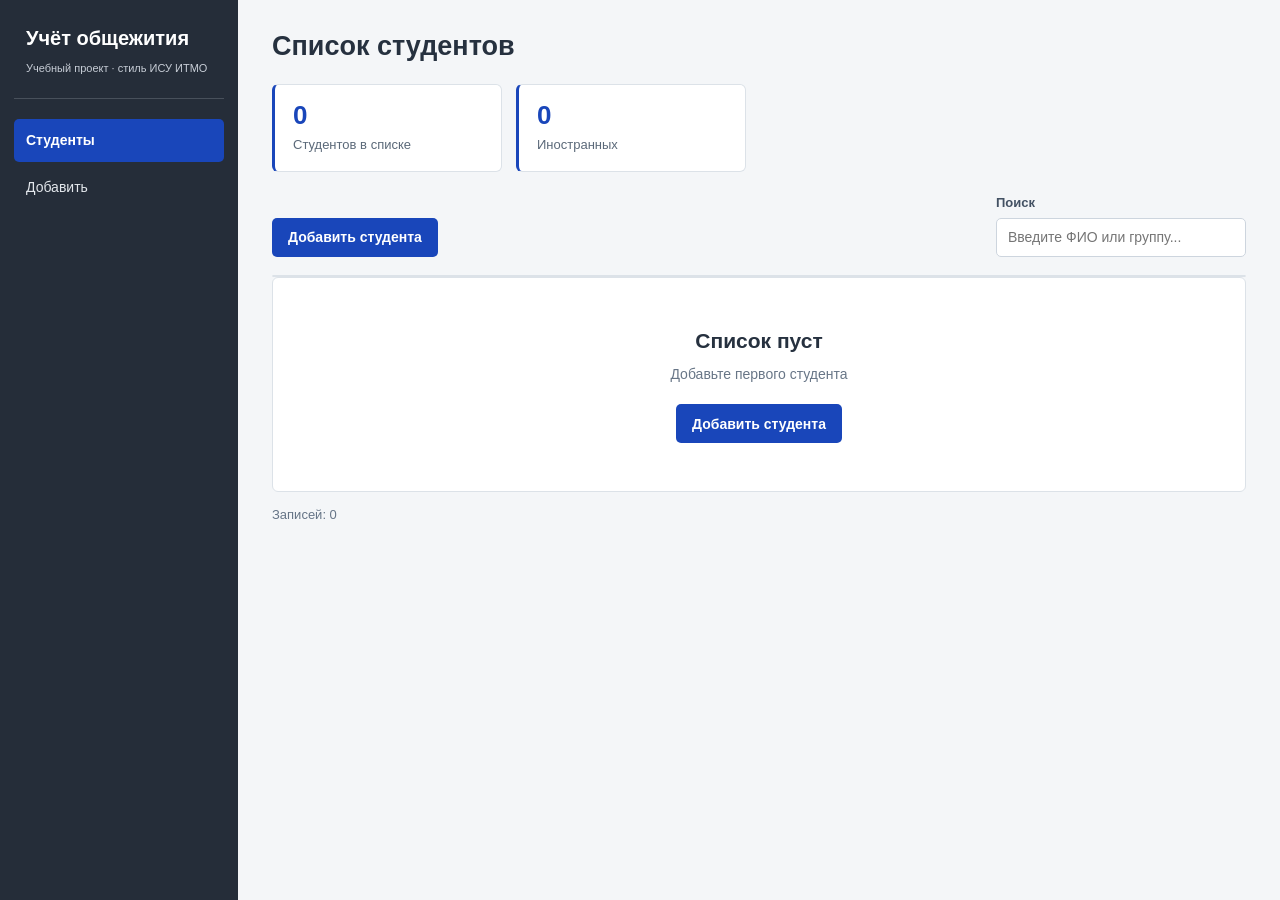
==== lab1/index.html @ c3affe0b "ЛР1: клиентское приложение, оформление и отчёт" ====
<!DOCTYPE html>
<html lang="ru">
<head>
  <meta charset="UTF-8">
  <meta name="viewport" content="width=device-width, initial-scale=1.0">
  <title>Студенты — список</title>
  <link rel="icon" href="favicon/app.svg" type="image/svg+xml">
  <link rel="stylesheet" href="css/style.css?v=3">
</head>
<body>
  <header class="header">
    <div class="header-container">
      <div class="brand">
        <a href="index.html" class="logo">Учёт общежития</a>
        <span class="project-note">Учебный проект · стиль ИСУ ИТМО</span>
      </div>
      <nav class="nav">
        <a href="index.html" class="nav-link active">Студенты</a>
        <a href="student-form.html" class="nav-link">Добавить</a>
      </nav>
    </div>
  </header>

  <main class="main" id="main-content">
    <div class="container">
      <div id="notice" class="notice" hidden></div>

      <div class="page-header">
        <h1>Список студентов</h1>
      </div>

      <div class="stats">
        <div class="stat-card">
          <div class="stat-value" id="dorm-count">0</div>
          <div class="stat-label">Студентов в списке</div>
        </div>
        <div class="stat-card">
          <div class="stat-value" id="foreign-count">0</div>
          <div class="stat-label">Иностранных</div>
        </div>
      </div>

      <div class="controls">
        <a href="student-form.html" class="btn btn-primary">Добавить студента</a>
        <div class="search-box">
          <label for="search-input" class="search-label">Поиск</label>
          <input 
            type="text" 
            id="search-input" 
            class="search-input" 
            placeholder="Введите ФИО или группу..."
          >
        </div>
      </div>

      <div class="table-wrapper">
        <table class="students-table" id="students-table">
          <thead>
            <tr>
              <th>Студент</th>
              <th>Группа</th>
              <th>ИСУ ID</th>
              <th>Общежитие</th>
              <th>Срок заселения</th>
              <th>Действия</th>
            </tr>
          </thead>
          <tbody id="students-table-body">
          </tbody>
        </table>
      </div>

      <div id="empty-state" class="empty-state" hidden>
        <div class="empty-icon"></div>
        <h2 id="empty-title" class="empty-title">Список пуст</h2>
        <p id="empty-text" class="empty-text">Добавьте первого студента</p>
        <a href="student-form.html" class="btn btn-primary">Добавить студента</a>
      </div>

      <div id="results-summary" class="results-summary"></div>
    </div>
  </main>

  <script src="js/cookies.js"></script>
  <script src="js/student-service.js"></script>
  <script src="js/app.js?v=2"></script>
</body>
</html>
---- lab1/css/style.css ----
/* Общая структура: меню слева, рабочая область справа */
* { box-sizing: border-box; }
[hidden] { display: none !important; }
body {
  min-width: 320px;
  min-height: 100vh;
  margin: 0;
  background: #f4f6f8;
  color: #26313f;
  font-family: -apple-system, BlinkMacSystemFont, "Segoe UI", Arial, sans-serif;
  font-size: 14px;
  line-height: 1.45;
}
.header {
  position: fixed;
  inset: 0 auto 0 0;
  width: 238px;
  overflow-y: auto;
  background: #252d39;
  color: #fff;
}
.header-container { display: flex; flex-direction: column; padding: 24px 14px; }
.brand { padding: 0 12px 22px; border-bottom: 1px solid #48505b; }
.logo { color: #fff; font-size: 20px; font-weight: 700; text-decoration: none; }
.project-note { display: block; margin-top: 8px; color: #c7cdd6; font-size: 11px; line-height: 1.4; }
.nav { display: flex; flex-direction: column; gap: 4px; margin-top: 20px; }
.nav-link { padding: 11px 12px; border-radius: 5px; color: #e3e7ec; text-decoration: none; }
.nav-link:hover { background: #394553; color: #fff; }
.nav-link.active { background: #1946ba; color: #fff; font-weight: 600; }
.main { min-height: 100vh; margin-left: 238px; }
.container { max-width: 1280px; margin: 0 auto; padding: 30px 34px 48px; }

/* Заголовки и уведомления */
.page-header { margin-bottom: 22px; }
.page-header h1 { margin: 0; font-size: 27px; font-weight: 650; line-height: 1.2; }
.page-subtitle { margin: 6px 0 0; color: #667587; }
.notice { margin-bottom: 20px; padding: 12px 15px; border: 1px solid #b9dcc6; border-radius: 6px; background: #edf8f0; color: #1d6335; }
.notice.error { border-color: #efbcbc; background: #fff0f0; color: #a02c2c; }

/* Статистика, поиск и фильтры */
.stats { display: grid; grid-template-columns: repeat(2, minmax(0, 230px)); gap: 14px; margin-bottom: 22px; }
.stat-card { padding: 16px 18px; border: 1px solid #dce2e8; border-left: 3px solid #1946ba; border-radius: 6px; background: #fff; }
.stat-value { color: #1946ba; font-size: 26px; font-weight: 700; line-height: 1.1; }
.stat-label { margin-top: 6px; color: #5b6979; font-size: 13px; }
.controls { display: flex; align-items: end; justify-content: space-between; gap: 16px; margin-bottom: 18px; }
.search-box { display: flex; flex-direction: column; gap: 5px; min-width: 250px; }
.search-label, .filter-field label { color: #435163; font-size: 13px; font-weight: 600; }
.search-input, .filter-field input, .filter-field select, .form-input {
  width: 100%;
  min-height: 39px;
  padding: 8px 11px;
  border: 1px solid #cdd5de;
  border-radius: 5px;
  background: #fff;
  color: #26313f;
  font: inherit;
}
.search-input:focus, .filter-field input:focus, .filter-field select:focus, .form-input:focus {
  outline: 2px solid #9aafe4;
  outline-offset: 1px;
  border-color: #1946ba;
}
.filters { display: flex; align-items: end; flex-wrap: wrap; gap: 12px; margin-bottom: 20px; padding: 16px; border: 1px solid #dce2e8; border-radius: 6px; background: #fff; }
.filter-field { display: flex; flex: 1 1 145px; flex-direction: column; gap: 5px; min-width: 0; }
.filters .btn { min-height: 39px; }

/* Таблица студентов */
.table-wrapper { overflow-x: auto; border: 1px solid #dce2e8; border-radius: 6px; background: #fff; }
.students-table { width: 100%; min-width: 700px; border-collapse: collapse; }
.students-table th { padding: 12px 13px; border-bottom: 1px solid #dce2e8; background: #f8f9fb; color: #526173; font-size: 12px; font-weight: 600; text-align: left; }
.students-table td { padding: 12px 13px; border-bottom: 1px solid #edf0f3; vertical-align: middle; }
.students-table tbody tr:last-child td { border-bottom: 0; }
.students-table tbody tr:hover { background: #f8faff; }
.student-cell { display: flex; align-items: center; gap: 10px; }
.avatar, .profile-avatar { display: flex; flex: 0 0 auto; align-items: center; justify-content: center; border-radius: 50%; background: #e8eefb; color: #1946ba; font-weight: 700; }
.avatar { width: 38px; height: 38px; font-size: 13px; }
.student-name { color: #1946ba; font-weight: 600; text-decoration: none; overflow-wrap: anywhere; }
.student-name:hover { text-decoration: underline; }
.student-foreign { margin-top: 2px; color: #6a7583; font-size: 12px; }
.row-actions { display: flex; align-items: center; gap: 4px; }
.btn-icon { padding: 5px 8px; border: 0; border-radius: 4px; background: transparent; color: #344153; cursor: pointer; font-size: 13px; text-decoration: none; }
.btn-icon:hover { background: #e9eef7; }
.btn-icon.confirming { background: #b63838; color: #fff; }
.results-summary { margin-top: 14px; color: #667587; font-size: 13px; }

/* Кнопки и пустые состояния */
.btn { display: inline-flex; min-height: 39px; align-items: center; justify-content: center; gap: 5px; padding: 8px 15px; border: 1px solid transparent; border-radius: 5px; cursor: pointer; font: inherit; font-weight: 600; text-align: center; text-decoration: none; }
.btn-primary { background: #1946ba; color: #fff; }
.btn-primary:hover { background: #12378f; }
.btn-secondary { border-color: #ccd4dd; background: #fff; color: #344153; }
.btn-secondary:hover { background: #f1f4f7; }
.btn-danger { background: #b63838; color: #fff; }
.btn-danger:hover, .btn-danger.confirming { background: #922b2b; }
.empty-state { padding: 48px 20px; border: 1px solid #dce2e8; border-radius: 6px; background: #fff; text-align: center; }
.empty-icon { display: none; }
.empty-title { margin: 0 0 8px; font-size: 21px; }
.empty-text { margin: 0 0 20px; color: #687687; }

/* Форма студента */
.student-form { max-width: 760px; padding: 28px; border: 1px solid #dce2e8; border-radius: 6px; background: #fff; }
.form-group { margin-bottom: 18px; }
.form-label { display: block; margin-bottom: 6px; color: #344153; font-weight: 600; }
.required, .field-error, #notes-counter.negative { color: #b63838; }
.form-hint { display: block; margin-top: 5px; color: #718092; font-size: 12px; }
.form-row { display: grid; grid-template-columns: repeat(2, minmax(0, 1fr)); gap: 16px; }
.form-checkbox { margin-top: 4px; }
.checkbox-label { display: flex; align-items: center; gap: 9px; cursor: pointer; }
.checkbox-label input { accent-color: #1946ba; }
.form-textarea { min-height: 100px; resize: vertical; }
.form-actions { display: flex; flex-wrap: wrap; gap: 10px; margin-top: 24px; padding-top: 20px; border-top: 1px solid #e5e9ed; }
.input-error { border-color: #b63838 !important; background: #fff8f8; }
.field-error { margin-top: 4px; font-size: 12px; }
.readonly-field { background: #f3f5f7; color: #667587; cursor: not-allowed; }

/* Профиль студента */
.back-link { display: inline-block; margin-bottom: 18px; color: #1946ba; text-decoration: none; }
.back-link:hover { text-decoration: underline; }
.profile-card, .profile-section { margin-bottom: 16px; padding: 23px; border: 1px solid #dce2e8; border-radius: 6px; background: #fff; }
.profile-header { display: flex; align-items: center; gap: 18px; }
.profile-avatar { width: 68px; height: 68px; font-size: 23px; }
.profile-name { margin: 0 0 5px; font-size: 23px; line-height: 1.2; overflow-wrap: anywhere; }
.profile-group { color: #5b6979; }
.profile-status { margin-top: 5px; font-weight: 600; }
.profile-status.foreign { color: #1946ba; }
.profile-status.local { color: #267345; }
.section-title { margin: 0 0 16px; padding-bottom: 10px; border-bottom: 1px solid #e5e9ed; font-size: 17px; }
.info-grid { display: grid; grid-template-columns: repeat(auto-fit, minmax(170px, 1fr)); gap: 14px; }
.info-item { min-width: 0; padding: 10px 12px; border-radius: 5px; background: #f6f8fa; }
.info-label { margin-bottom: 4px; color: #748194; font-size: 11px; font-weight: 600; text-transform: uppercase; }
.info-value { font-size: 15px; font-weight: 600; overflow-wrap: anywhere; }
.notes-content { padding: 13px 15px; border-left: 3px solid #1946ba; background: #f6f8fc; white-space: pre-wrap; overflow-wrap: anywhere; }
.profile-actions { display: flex; flex-wrap: wrap; gap: 10px; margin-top: 22px; }

/* На узком экране меню становится верхней панелью */
@media (max-width: 850px) {
  .header { position: static; width: auto; overflow: visible; }
  .header-container { flex-direction: row; align-items: center; justify-content: space-between; gap: 15px; padding: 13px 20px; }
  .brand { padding: 0; border: 0; }
  .logo { font-size: 17px; }
  .project-note { margin-top: 2px; font-size: 10px; }
  .nav { flex-direction: row; margin: 0; }
  .nav-link { padding: 8px 10px; }
  .main { margin-left: 0; }
  .container { padding: 24px 20px 38px; }
}
@media (max-width: 600px) {
  .header-container { align-items: flex-start; flex-direction: column; gap: 10px; }
  .nav { width: 100%; }
  .nav-link { flex: 1; text-align: center; }
  .container { padding: 20px 14px 34px; }
  .page-header h1 { font-size: 23px; }
  .stats { grid-template-columns: repeat(2, minmax(0, 1fr)); }
  .controls { align-items: stretch; flex-direction: column; }
  .controls > .btn, .search-box { width: 100%; min-width: 0; }
  .filter-field { flex-basis: calc(50% - 6px); }
  .filters .btn { flex: 1 1 calc(50% - 6px); }
  .form-row { grid-template-columns: 1fr; gap: 0; }
  .student-form, .profile-card, .profile-section { padding: 19px; }
  .form-actions .btn, .profile-actions .btn { flex: 1 1 100%; }
  .table-wrapper { overflow: visible; border: 0; background: transparent; }
  .students-table { display: block; min-width: 0; }
  .students-table thead { display: none; }
  .students-table tbody { display: grid; gap: 12px; }
  .students-table tr { display: block; padding: 8px 13px; border: 1px solid #dce2e8; border-radius: 6px; background: #fff; }
  .students-table td { display: flex; align-items: center; justify-content: space-between; gap: 12px; padding: 8px 0; }
  .students-table tbody tr:last-child td:not(:last-child) { border-bottom: 1px solid #edf0f3; }
  .students-table td::before { flex: 0 0 100px; color: #708092; content: attr(data-label); font-size: 12px; font-weight: 600; }
  .students-table td:first-child { align-items: flex-start; }
  .student-cell { min-width: 0; }
  .row-actions { justify-content: flex-end; }
}
@media (max-width: 380px) {
  .stats { grid-template-columns: 1fr; }
  .filter-field { flex-basis: 100%; }
}
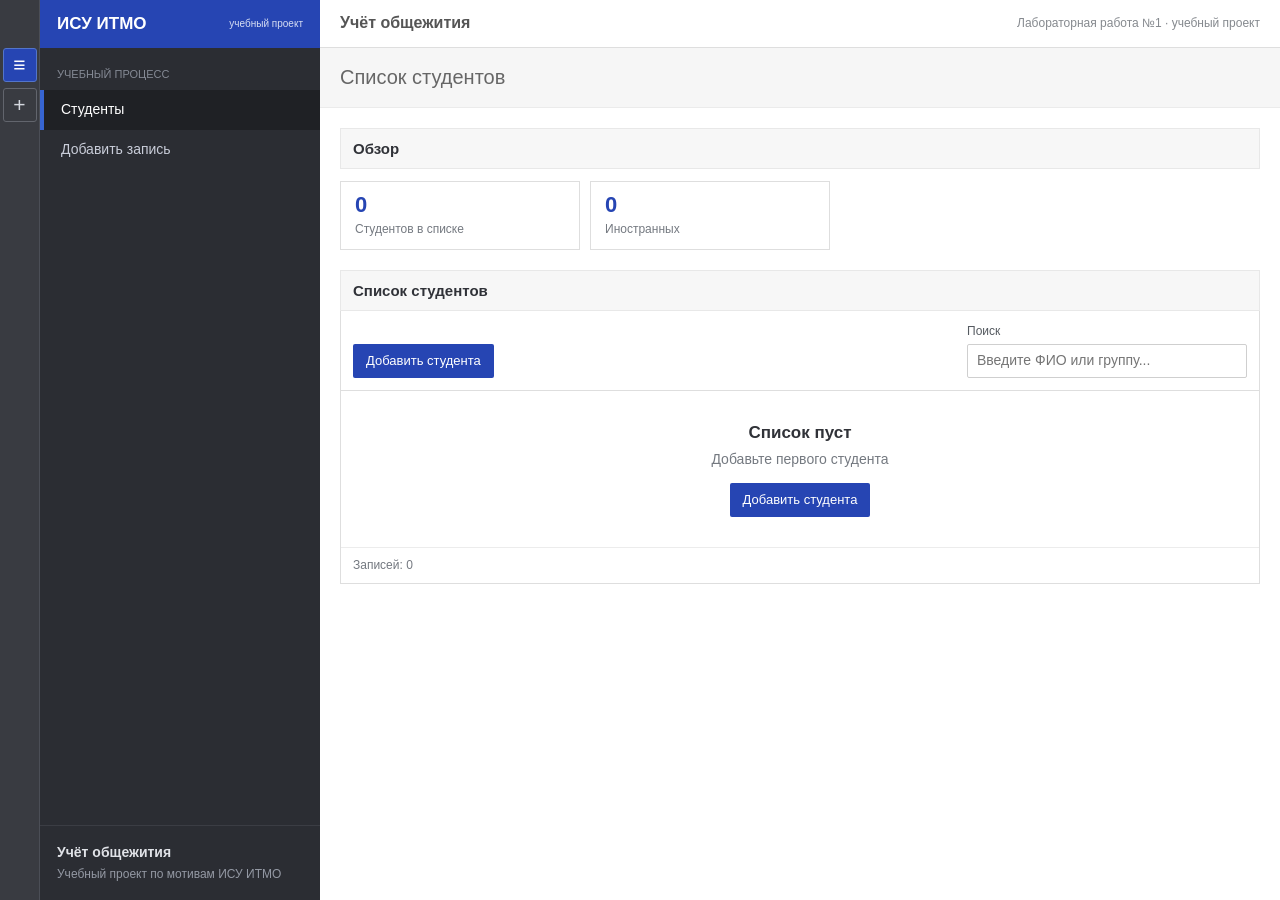
==== commit 419fcefe: "ЛР1: оформление ИСУ, адаптивность и отчёт по заданию" ====
--- a/lab1/index.html
+++ b/lab1/index.html
@@ -4,24 +4,34 @@
   <meta charset="UTF-8">
   <meta name="viewport" content="width=device-width, initial-scale=1.0">
   <title>Студенты — список</title>
-  <link rel="icon" href="favicon/app.svg" type="image/svg+xml">
-  <link rel="stylesheet" href="css/style.css?v=3">
+  <link rel="icon" href="favicon/app.svg?v=2" type="image/svg+xml">
+  <link rel="stylesheet" href="css/style.css?v=4">
 </head>
 <body>
   <header class="header">
+    <div class="app-rail" aria-label="Быстрый доступ">
+      <a href="index.html" class="rail-link active" aria-label="Студенты" title="Студенты">≡</a>
+      <a href="student-form.html" class="rail-link" aria-label="Добавить запись" title="Добавить запись">+</a>
+    </div>
     <div class="header-container">
-      <div class="brand">
-        <a href="index.html" class="logo">Учёт общежития</a>
-        <span class="project-note">Учебный проект · стиль ИСУ ИТМО</span>
+      <div class="brand"><a href="index.html" class="logo">ИСУ ИТМО</a><span class="brand-note">учебный проект</span></div>
+      <nav class="nav" aria-label="Разделы портала">
+        <span class="nav-heading">Учебный процесс</span>
+        <a href="index.html" class="nav-link active" aria-current="page">Студенты</a>
+        <a href="student-form.html" class="nav-link">Добавить запись</a>
+      </nav>
+      <div class="sidebar-footer">
+        <span class="sidebar-title">Учёт общежития</span>
+        <span class="project-note">Учебный проект по мотивам ИСУ ИТМО</span>
       </div>
-      <nav class="nav">
-        <a href="index.html" class="nav-link active">Студенты</a>
-        <a href="student-form.html" class="nav-link">Добавить</a>
-      </nav>
     </div>
   </header>
 
   <main class="main" id="main-content">
+    <div class="topbar">
+      <span class="topbar-title">Учёт общежития</span>
+      <span class="topbar-meta">Лабораторная работа №1 · учебный проект</span>
+    </div>
     <div class="container">
       <div id="notice" class="notice" hidden></div>
 
@@ -29,6 +39,7 @@
         <h1>Список студентов</h1>
       </div>
 
+      <div class="section-bar">Обзор</div>
       <div class="stats">
         <div class="stat-card">
           <div class="stat-value" id="dorm-count">0</div>
@@ -40,44 +51,47 @@
         </div>
       </div>
 
-      <div class="controls">
-        <a href="student-form.html" class="btn btn-primary">Добавить студента</a>
-        <div class="search-box">
-          <label for="search-input" class="search-label">Поиск</label>
-          <input 
-            type="text" 
-            id="search-input" 
-            class="search-input" 
-            placeholder="Введите ФИО или группу..."
-          >
+      <div class="section-bar">Список студентов</div>
+      <section class="list-panel" aria-label="Список студентов">
+        <div class="controls">
+          <a href="student-form.html" class="btn btn-primary">Добавить студента</a>
+          <div class="search-box">
+            <label for="search-input" class="search-label">Поиск</label>
+            <input
+              type="text"
+              id="search-input"
+              class="search-input"
+              placeholder="Введите ФИО или группу..."
+            >
+          </div>
         </div>
-      </div>
 
-      <div class="table-wrapper">
-        <table class="students-table" id="students-table">
-          <thead>
-            <tr>
-              <th>Студент</th>
-              <th>Группа</th>
-              <th>ИСУ ID</th>
-              <th>Общежитие</th>
-              <th>Срок заселения</th>
-              <th>Действия</th>
-            </tr>
-          </thead>
-          <tbody id="students-table-body">
-          </tbody>
-        </table>
-      </div>
+        <div class="table-wrapper">
+          <table class="students-table" id="students-table">
+            <thead>
+              <tr>
+                <th>Студент</th>
+                <th>Группа</th>
+                <th>ИСУ ID</th>
+                <th>Общежитие</th>
+                <th>Срок заселения</th>
+                <th>Действия</th>
+              </tr>
+            </thead>
+            <tbody id="students-table-body">
+            </tbody>
+          </table>
+        </div>
 
-      <div id="empty-state" class="empty-state" hidden>
-        <div class="empty-icon"></div>
-        <h2 id="empty-title" class="empty-title">Список пуст</h2>
-        <p id="empty-text" class="empty-text">Добавьте первого студента</p>
-        <a href="student-form.html" class="btn btn-primary">Добавить студента</a>
-      </div>
+        <div id="empty-state" class="empty-state" hidden>
+          <div class="empty-icon"></div>
+          <h2 id="empty-title" class="empty-title">Список пуст</h2>
+          <p id="empty-text" class="empty-text">Добавьте первого студента</p>
+          <a href="student-form.html" class="btn btn-primary">Добавить студента</a>
+        </div>
 
-      <div id="results-summary" class="results-summary"></div>
+        <div id="results-summary" class="results-summary"></div>
+      </section>
     </div>
   </main>
 
--- a/lab1/css/style.css
+++ b/lab1/css/style.css
@@ -1,175 +1,226 @@
-/* Общая структура: меню слева, рабочая область справа */
+:root {
+  --blue: #2645b3;
+  --blue-dark: #1d358a;
+  --sidebar: #2b2d33;
+  --line: #dedede;
+  --muted: #747980;
+}
 * { box-sizing: border-box; }
 [hidden] { display: none !important; }
+html, body { width: 100%; }
 body {
-  min-width: 320px;
-  min-height: 100vh;
   margin: 0;
-  background: #f4f6f8;
-  color: #26313f;
-  font-family: -apple-system, BlinkMacSystemFont, "Segoe UI", Arial, sans-serif;
-  font-size: 14px;
-  line-height: 1.45;
-}
+  background: #fff;
+  color: #303238;
+  font: 14px/1.4 Arial, "Helvetica Neue", Helvetica, sans-serif;
+}
+
+/* Оболочка портала */
 .header {
   position: fixed;
   inset: 0 auto 0 0;
-  width: 238px;
+  z-index: 2;
+  display: flex;
+  width: 320px;
   overflow-y: auto;
-  background: #252d39;
-  color: #fff;
-}
-.header-container { display: flex; flex-direction: column; padding: 24px 14px; }
-.brand { padding: 0 12px 22px; border-bottom: 1px solid #48505b; }
-.logo { color: #fff; font-size: 20px; font-weight: 700; text-decoration: none; }
-.project-note { display: block; margin-top: 8px; color: #c7cdd6; font-size: 11px; line-height: 1.4; }
-.nav { display: flex; flex-direction: column; gap: 4px; margin-top: 20px; }
-.nav-link { padding: 11px 12px; border-radius: 5px; color: #e3e7ec; text-decoration: none; }
-.nav-link:hover { background: #394553; color: #fff; }
-.nav-link.active { background: #1946ba; color: #fff; font-weight: 600; }
-.main { min-height: 100vh; margin-left: 238px; }
-.container { max-width: 1280px; margin: 0 auto; padding: 30px 34px 48px; }
-
-/* Заголовки и уведомления */
-.page-header { margin-bottom: 22px; }
-.page-header h1 { margin: 0; font-size: 27px; font-weight: 650; line-height: 1.2; }
-.page-subtitle { margin: 6px 0 0; color: #667587; }
-.notice { margin-bottom: 20px; padding: 12px 15px; border: 1px solid #b9dcc6; border-radius: 6px; background: #edf8f0; color: #1d6335; }
-.notice.error { border-color: #efbcbc; background: #fff0f0; color: #a02c2c; }
-
-/* Статистика, поиск и фильтры */
-.stats { display: grid; grid-template-columns: repeat(2, minmax(0, 230px)); gap: 14px; margin-bottom: 22px; }
-.stat-card { padding: 16px 18px; border: 1px solid #dce2e8; border-left: 3px solid #1946ba; border-radius: 6px; background: #fff; }
-.stat-value { color: #1946ba; font-size: 26px; font-weight: 700; line-height: 1.1; }
-.stat-label { margin-top: 6px; color: #5b6979; font-size: 13px; }
-.controls { display: flex; align-items: end; justify-content: space-between; gap: 16px; margin-bottom: 18px; }
-.search-box { display: flex; flex-direction: column; gap: 5px; min-width: 250px; }
-.search-label, .filter-field label { color: #435163; font-size: 13px; font-weight: 600; }
+  background: var(--sidebar);
+  color: #c9cdd9;
+}
+.app-rail { display: flex; width: 40px; flex: 0 0 40px; flex-direction: column; align-items: center; gap: 6px; padding-top: 48px; border-right: 1px solid #4b4e56; background: #393b41; }
+.rail-link { display: flex; width: 34px; height: 34px; align-items: center; justify-content: center; border: 1px solid #62656d; border-radius: 3px; color: #d4d8df; font-size: 21px; text-decoration: none; }
+.rail-link:hover, .rail-link.active { border-color: #5375ca; background: var(--blue); color: #fff; }
+.header-container { display: flex; min-width: 0; min-height: 100%; flex: 1; flex-direction: column; }
+.brand { display: flex; min-height: 48px; align-items: center; justify-content: space-between; gap: 8px; padding: 0 17px; background: var(--blue); }
+.logo { color: #fff; font-size: 17px; font-weight: 700; text-decoration: none; }
+.brand-note { color: #d7def3; font-size: 10px; text-align: right; }
+.nav { display: flex; flex: 1; flex-direction: column; padding-top: 6px; }
+.nav-heading { padding: 13px 17px 8px; color: #858a95; font-size: 11px; text-transform: uppercase; }
+.nav-link {
+  display: block;
+  padding: 10px 17px;
+  border-left: 4px solid transparent;
+  color: #c9cdd9;
+  text-decoration: none;
+}
+.nav-link:hover { background: #393c43; color: #fff; }
+.nav-link.active { border-left-color: #3765d2; background: #1f2125; color: #fff; }
+.sidebar-footer { display: grid; gap: 4px; padding: 17px; border-top: 1px solid #3b3d44; }
+.sidebar-title { color: #e0e2e7; font-weight: 600; }
+.project-note { color: #9499a4; font-size: 12px; }
+.main { min-width: 0; min-height: 100vh; margin-left: 320px; }
+.topbar {
+  display: flex;
+  min-height: 48px;
+  align-items: center;
+  justify-content: space-between;
+  gap: 12px;
+  padding: 9px 20px;
+  border-bottom: 1px solid var(--line);
+  background: #fff;
+}
+.topbar-title { color: #555; font-size: 16px; font-weight: 600; }
+.topbar-meta { color: #85898e; font-size: 12px; text-align: right; }
+.container { width: 100%; max-width: 1600px; min-width: 0; margin: 0 auto; padding: 0 20px 32px; }
+.page-header {
+  display: flex;
+  min-height: 60px;
+  align-items: center;
+  margin: 0 -20px 20px;
+  padding: 12px 20px;
+  border-bottom: 1px solid #ebebeb;
+  background: #f6f6f6;
+}
+.page-header h1 { margin: 0; color: #666; font-size: 20px; font-weight: 400; line-height: 1.25; }
+.section-bar { padding: 9px 12px; border: 1px solid #e8e8e8; background: #f7f7f7; font-size: 15px; font-weight: 600; }
+.section-bar.form-section { max-width: 780px; }
+.notice { margin-bottom: 14px; padding: 9px 12px; border: 1px solid #bedbbf; background: #f3faf2; color: #35743a; }
+.notice.error { border-color: #e5bbbb; background: #fff4f4; color: #a72e2e; }
+
+/* Список */
+.stats { display: grid; grid-template-columns: repeat(2, minmax(0, 240px)); gap: 10px; margin: 12px 0 20px; }
+.stat-card { min-width: 0; padding: 11px 14px; border: 1px solid var(--line); background: #fff; }
+.stat-value { color: var(--blue); font-size: 22px; font-weight: 700; line-height: 1.1; }
+.stat-label { margin-top: 4px; color: var(--muted); font-size: 12px; }
+.list-panel { border: 1px solid var(--line); border-top: 0; background: #fff; }
+.controls { display: flex; align-items: end; justify-content: space-between; gap: 12px; padding: 12px; }
+.search-box { display: grid; width: min(100%, 280px); min-width: 0; gap: 4px; }
+.search-label, .filter-field label { color: #555a60; font-size: 12px; }
 .search-input, .filter-field input, .filter-field select, .form-input {
+  display: block;
   width: 100%;
-  min-height: 39px;
-  padding: 8px 11px;
-  border: 1px solid #cdd5de;
-  border-radius: 5px;
+  max-width: 100%;
+  min-width: 0;
+  min-height: 34px;
+  padding: 6px 9px;
+  border: 1px solid #cfcfcf;
+  border-radius: 2px;
   background: #fff;
-  color: #26313f;
+  color: #303238;
   font: inherit;
 }
 .search-input:focus, .filter-field input:focus, .filter-field select:focus, .form-input:focus {
-  outline: 2px solid #9aafe4;
-  outline-offset: 1px;
-  border-color: #1946ba;
-}
-.filters { display: flex; align-items: end; flex-wrap: wrap; gap: 12px; margin-bottom: 20px; padding: 16px; border: 1px solid #dce2e8; border-radius: 6px; background: #fff; }
-.filter-field { display: flex; flex: 1 1 145px; flex-direction: column; gap: 5px; min-width: 0; }
-.filters .btn { min-height: 39px; }
-
-/* Таблица студентов */
-.table-wrapper { overflow-x: auto; border: 1px solid #dce2e8; border-radius: 6px; background: #fff; }
-.students-table { width: 100%; min-width: 700px; border-collapse: collapse; }
-.students-table th { padding: 12px 13px; border-bottom: 1px solid #dce2e8; background: #f8f9fb; color: #526173; font-size: 12px; font-weight: 600; text-align: left; }
-.students-table td { padding: 12px 13px; border-bottom: 1px solid #edf0f3; vertical-align: middle; }
+  border-color: var(--blue);
+  outline: 2px solid #bcc9ec;
+  outline-offset: 0;
+}
+.filters { display: flex; align-items: end; flex-wrap: wrap; gap: 10px; margin: 0; padding: 12px; border-top: 1px solid #ececec; }
+.filter-field { display: grid; flex: 1 1 145px; min-width: 0; gap: 4px; }
+.table-wrapper { max-width: 100%; overflow-x: auto; border-top: 1px solid var(--line); }
+.students-table { width: 100%; min-width: 760px; border-collapse: collapse; table-layout: fixed; }
+.students-table th { padding: 9px 10px; border-bottom: 1px solid var(--line); background: #f4f4f4; color: #555a60; font-size: 12px; font-weight: 600; text-align: left; }
+.students-table th:nth-child(1) { width: 24%; }
+.students-table th:nth-child(2) { width: 10%; }
+.students-table th:nth-child(3) { width: 10%; }
+.students-table th:nth-child(4) { width: 14%; }
+.students-table th:nth-child(5) { width: 17%; }
+.students-table th:nth-child(6) { width: 25%; }
+.students-table td { padding: 9px 10px; border-bottom: 1px solid #e9e9e9; overflow-wrap: anywhere; vertical-align: middle; }
 .students-table tbody tr:last-child td { border-bottom: 0; }
 .students-table tbody tr:hover { background: #f8faff; }
-.student-cell { display: flex; align-items: center; gap: 10px; }
-.avatar, .profile-avatar { display: flex; flex: 0 0 auto; align-items: center; justify-content: center; border-radius: 50%; background: #e8eefb; color: #1946ba; font-weight: 700; }
-.avatar { width: 38px; height: 38px; font-size: 13px; }
-.student-name { color: #1946ba; font-weight: 600; text-decoration: none; overflow-wrap: anywhere; }
+.student-cell { display: flex; min-width: 0; align-items: center; gap: 8px; }
+.student-cell > div:last-child { min-width: 0; }
+.avatar, .profile-avatar { display: flex; flex: 0 0 auto; align-items: center; justify-content: center; background: #e8edf8; color: var(--blue); font-weight: 700; }
+.avatar { width: 30px; height: 30px; border-radius: 50%; font-size: 11px; }
+.student-name { color: var(--blue); font-weight: 600; text-decoration: none; overflow-wrap: anywhere; }
 .student-name:hover { text-decoration: underline; }
-.student-foreign { margin-top: 2px; color: #6a7583; font-size: 12px; }
-.row-actions { display: flex; align-items: center; gap: 4px; }
-.btn-icon { padding: 5px 8px; border: 0; border-radius: 4px; background: transparent; color: #344153; cursor: pointer; font-size: 13px; text-decoration: none; }
-.btn-icon:hover { background: #e9eef7; }
-.btn-icon.confirming { background: #b63838; color: #fff; }
-.results-summary { margin-top: 14px; color: #667587; font-size: 13px; }
-
-/* Кнопки и пустые состояния */
-.btn { display: inline-flex; min-height: 39px; align-items: center; justify-content: center; gap: 5px; padding: 8px 15px; border: 1px solid transparent; border-radius: 5px; cursor: pointer; font: inherit; font-weight: 600; text-align: center; text-decoration: none; }
-.btn-primary { background: #1946ba; color: #fff; }
-.btn-primary:hover { background: #12378f; }
-.btn-secondary { border-color: #ccd4dd; background: #fff; color: #344153; }
-.btn-secondary:hover { background: #f1f4f7; }
-.btn-danger { background: #b63838; color: #fff; }
-.btn-danger:hover, .btn-danger.confirming { background: #922b2b; }
-.empty-state { padding: 48px 20px; border: 1px solid #dce2e8; border-radius: 6px; background: #fff; text-align: center; }
+.student-foreign { margin-top: 2px; color: #7b8188; font-size: 11px; }
+.row-actions { display: flex; min-width: 0; align-items: center; flex-wrap: wrap; gap: 2px; }
+.btn-icon { padding: 4px 5px; border: 0; border-radius: 2px; background: transparent; color: var(--blue); cursor: pointer; font: inherit; font-size: 12px; text-decoration: none; }
+.btn-icon:hover { background: #edf1fa; }
+.btn-icon.confirming { background: #ae4141; color: #fff; }
+.results-summary { padding: 9px 12px; border-top: 1px solid #ececec; color: var(--muted); font-size: 12px; }
+.btn { display: inline-flex; min-height: 34px; max-width: 100%; align-items: center; justify-content: center; gap: 5px; padding: 6px 12px; border: 1px solid transparent; border-radius: 2px; cursor: pointer; font: inherit; font-size: 13px; text-align: center; text-decoration: none; }
+.btn-primary { background: var(--blue); color: #fff; }
+.btn-primary:hover { background: var(--blue-dark); }
+.btn-secondary { border-color: #cfcfcf; background: #f6f6f6; color: #383a3e; }
+.btn-secondary:hover { background: #ededed; }
+.btn-danger { background: #a94442; color: #fff; }
+.btn-danger:hover, .btn-danger.confirming { background: #903432; }
+.empty-state { padding: 30px 16px; border-top: 1px solid var(--line); background: #fff; text-align: center; }
 .empty-icon { display: none; }
-.empty-title { margin: 0 0 8px; font-size: 21px; }
-.empty-text { margin: 0 0 20px; color: #687687; }
-
-/* Форма студента */
-.student-form { max-width: 760px; padding: 28px; border: 1px solid #dce2e8; border-radius: 6px; background: #fff; }
-.form-group { margin-bottom: 18px; }
-.form-label { display: block; margin-bottom: 6px; color: #344153; font-weight: 600; }
-.required, .field-error, #notes-counter.negative { color: #b63838; }
-.form-hint { display: block; margin-top: 5px; color: #718092; font-size: 12px; }
-.form-row { display: grid; grid-template-columns: repeat(2, minmax(0, 1fr)); gap: 16px; }
-.form-checkbox { margin-top: 4px; }
-.checkbox-label { display: flex; align-items: center; gap: 9px; cursor: pointer; }
-.checkbox-label input { accent-color: #1946ba; }
-.form-textarea { min-height: 100px; resize: vertical; }
-.form-actions { display: flex; flex-wrap: wrap; gap: 10px; margin-top: 24px; padding-top: 20px; border-top: 1px solid #e5e9ed; }
-.input-error { border-color: #b63838 !important; background: #fff8f8; }
+.empty-title { margin: 0 0 5px; font-size: 17px; font-weight: 600; }
+.empty-text { margin: 0 0 14px; color: var(--muted); }
+
+/* Форма и профиль */
+.student-form { width: 100%; max-width: 780px; padding: 18px; border: 1px solid var(--line); border-top: 0; background: #fff; }
+.form-group { min-width: 0; margin-bottom: 14px; }
+.form-label { display: block; margin-bottom: 4px; color: #40444a; font-weight: 600; }
+.required, .field-error, #notes-counter.negative { color: #b13c3c; }
+.form-hint { display: block; margin-top: 4px; color: #85898e; font-size: 12px; }
+.form-row { display: grid; grid-template-columns: repeat(2, minmax(0, 1fr)); gap: 14px; }
+.form-row > * { min-width: 0; }
+.form-checkbox { margin-top: 3px; }
+.checkbox-label { display: inline-flex; max-width: 100%; align-items: center; gap: 8px; cursor: pointer; }
+.checkbox-label input { flex: 0 0 auto; accent-color: var(--blue); }
+.form-textarea { min-height: 90px; resize: vertical; }
+.form-actions { display: flex; flex-wrap: wrap; gap: 8px; margin-top: 18px; padding-top: 14px; border-top: 1px solid #e9e9e9; }
+.input-error { border-color: #b13c3c !important; background: #fff8f8; }
 .field-error { margin-top: 4px; font-size: 12px; }
-.readonly-field { background: #f3f5f7; color: #667587; cursor: not-allowed; }
-
-/* Профиль студента */
-.back-link { display: inline-block; margin-bottom: 18px; color: #1946ba; text-decoration: none; }
+.readonly-field { background: #f2f2f2; color: #74797e; cursor: not-allowed; }
+.back-link { display: inline-block; margin-bottom: 14px; color: var(--blue); text-decoration: none; }
 .back-link:hover { text-decoration: underline; }
-.profile-card, .profile-section { margin-bottom: 16px; padding: 23px; border: 1px solid #dce2e8; border-radius: 6px; background: #fff; }
-.profile-header { display: flex; align-items: center; gap: 18px; }
-.profile-avatar { width: 68px; height: 68px; font-size: 23px; }
-.profile-name { margin: 0 0 5px; font-size: 23px; line-height: 1.2; overflow-wrap: anywhere; }
-.profile-group { color: #5b6979; }
-.profile-status { margin-top: 5px; font-weight: 600; }
-.profile-status.foreign { color: #1946ba; }
-.profile-status.local { color: #267345; }
-.section-title { margin: 0 0 16px; padding-bottom: 10px; border-bottom: 1px solid #e5e9ed; font-size: 17px; }
-.info-grid { display: grid; grid-template-columns: repeat(auto-fit, minmax(170px, 1fr)); gap: 14px; }
-.info-item { min-width: 0; padding: 10px 12px; border-radius: 5px; background: #f6f8fa; }
-.info-label { margin-bottom: 4px; color: #748194; font-size: 11px; font-weight: 600; text-transform: uppercase; }
-.info-value { font-size: 15px; font-weight: 600; overflow-wrap: anywhere; }
-.notes-content { padding: 13px 15px; border-left: 3px solid #1946ba; background: #f6f8fc; white-space: pre-wrap; overflow-wrap: anywhere; }
-.profile-actions { display: flex; flex-wrap: wrap; gap: 10px; margin-top: 22px; }
-
-/* На узком экране меню становится верхней панелью */
-@media (max-width: 850px) {
-  .header { position: static; width: auto; overflow: visible; }
-  .header-container { flex-direction: row; align-items: center; justify-content: space-between; gap: 15px; padding: 13px 20px; }
-  .brand { padding: 0; border: 0; }
-  .logo { font-size: 17px; }
-  .project-note { margin-top: 2px; font-size: 10px; }
-  .nav { flex-direction: row; margin: 0; }
-  .nav-link { padding: 8px 10px; }
-  .main { margin-left: 0; }
-  .container { padding: 24px 20px 38px; }
-}
-@media (max-width: 600px) {
-  .header-container { align-items: flex-start; flex-direction: column; gap: 10px; }
-  .nav { width: 100%; }
-  .nav-link { flex: 1; text-align: center; }
-  .container { padding: 20px 14px 34px; }
-  .page-header h1 { font-size: 23px; }
+.profile-card, .profile-section { width: 100%; max-width: 900px; margin-bottom: 12px; padding: 16px; border: 1px solid var(--line); background: #fff; }
+.profile-header { display: flex; min-width: 0; align-items: center; gap: 13px; }
+.profile-avatar { width: 50px; height: 50px; border-radius: 50%; font-size: 17px; }
+.profile-info { min-width: 0; }
+.profile-name { margin: 0 0 3px; font-size: 19px; line-height: 1.2; overflow-wrap: anywhere; }
+.profile-group { color: #666c72; }
+.profile-status { margin-top: 3px; font-size: 12px; }
+.profile-status.foreign { color: var(--blue); }
+.profile-status.local { color: #4e9b54; }
+.section-title { margin: -16px -16px 14px; padding: 9px 12px; border-bottom: 1px solid #e8e8e8; background: #f7f7f7; font-size: 15px; font-weight: 600; }
+.info-grid { display: grid; grid-template-columns: repeat(2, minmax(0, 1fr)); gap: 0 16px; }
+.info-item { min-width: 0; padding: 7px 0; border-bottom: 1px solid #ededed; }
+.info-label { margin-bottom: 3px; color: #85898e; font-size: 11px; }
+.info-value { font-size: 14px; overflow-wrap: anywhere; }
+.notes-content { padding: 10px 12px; border-left: 3px solid var(--blue); background: #f7f8fb; white-space: pre-wrap; overflow-wrap: anywhere; }
+.profile-actions { display: flex; flex-wrap: wrap; gap: 8px; max-width: 900px; margin-top: 18px; }
+
+/* Ресайз окна и мобильные экраны */
+@media (max-width: 1160px) {
+  .header { position: static; width: 100%; overflow: visible; }
+  .app-rail { display: none; }
+  .header-container { min-height: 0; }
+  .brand { min-height: 46px; }
+  .nav { flex-direction: row; padding: 0; }
+  .nav-heading, .sidebar-footer { display: none; }
+  .nav-link { flex: 0 1 auto; padding: 9px 17px; border-left: 0; border-bottom: 3px solid transparent; }
+  .nav-link.active { border-bottom-color: #3765d2; }
+  .main { min-height: 0; margin-left: 0; }
+  .topbar { min-height: 46px; }
+}
+@media (max-width: 820px) {
+  .students-table { display: block; min-width: 0; table-layout: auto; }
+  .students-table thead { display: none; }
+  .students-table tbody { display: grid; gap: 10px; padding: 10px; }
+  .students-table tr { display: block; min-width: 0; border: 1px solid var(--line); background: #fff; }
+  .students-table td { display: grid; grid-template-columns: minmax(78px, 28%) minmax(0, 1fr); align-items: center; gap: 8px; padding: 7px 10px; border-bottom: 1px solid #ededed; }
+  .students-table tbody tr:last-child td { border-bottom: 1px solid #ededed; }
+  .students-table td:last-child, .students-table tbody tr:last-child td:last-child { border-bottom: 0; }
+  .students-table td::before { color: #7b8188; content: attr(data-label); font-size: 11px; }
+  .students-table td:last-child { display: block; }
+  .students-table td:last-child::before { display: block; margin-bottom: 4px; }
+  .row-actions { justify-content: flex-start; }
+}
+@media (max-width: 640px) {
+  .topbar, .container { padding-right: 14px; padding-left: 14px; }
+  .page-header { min-height: 54px; margin-right: -14px; margin-left: -14px; padding-right: 14px; padding-left: 14px; }
+  .page-header h1 { font-size: 18px; }
   .stats { grid-template-columns: repeat(2, minmax(0, 1fr)); }
   .controls { align-items: stretch; flex-direction: column; }
-  .controls > .btn, .search-box { width: 100%; min-width: 0; }
-  .filter-field { flex-basis: calc(50% - 6px); }
-  .filters .btn { flex: 1 1 calc(50% - 6px); }
+  .search-box { width: 100%; }
+  .filters .filter-field { flex: 1 1 calc(50% - 10px); }
   .form-row { grid-template-columns: 1fr; gap: 0; }
-  .student-form, .profile-card, .profile-section { padding: 19px; }
+  .student-form { padding: 14px; }
+  .profile-card, .profile-section { padding: 14px; }
+  .section-title { margin: -14px -14px 12px; }
+}
+@media (max-width: 420px) {
+  .topbar-meta { display: none; }
+  .filters .filter-field { flex-basis: 100%; }
+  .filters .btn { flex: 1 1 calc(50% - 10px); }
+  .students-table td { grid-template-columns: minmax(70px, 30%) minmax(0, 1fr); }
+  .avatar { display: none; }
+  .info-grid { grid-template-columns: 1fr; }
   .form-actions .btn, .profile-actions .btn { flex: 1 1 100%; }
-  .table-wrapper { overflow: visible; border: 0; background: transparent; }
-  .students-table { display: block; min-width: 0; }
-  .students-table thead { display: none; }
-  .students-table tbody { display: grid; gap: 12px; }
-  .students-table tr { display: block; padding: 8px 13px; border: 1px solid #dce2e8; border-radius: 6px; background: #fff; }
-  .students-table td { display: flex; align-items: center; justify-content: space-between; gap: 12px; padding: 8px 0; }
-  .students-table tbody tr:last-child td:not(:last-child) { border-bottom: 1px solid #edf0f3; }
-  .students-table td::before { flex: 0 0 100px; color: #708092; content: attr(data-label); font-size: 12px; font-weight: 600; }
-  .students-table td:first-child { align-items: flex-start; }
-  .student-cell { min-width: 0; }
-  .row-actions { justify-content: flex-end; }
-}
-@media (max-width: 380px) {
-  .stats { grid-template-columns: 1fr; }
-  .filter-field { flex-basis: 100%; }
-}
+}
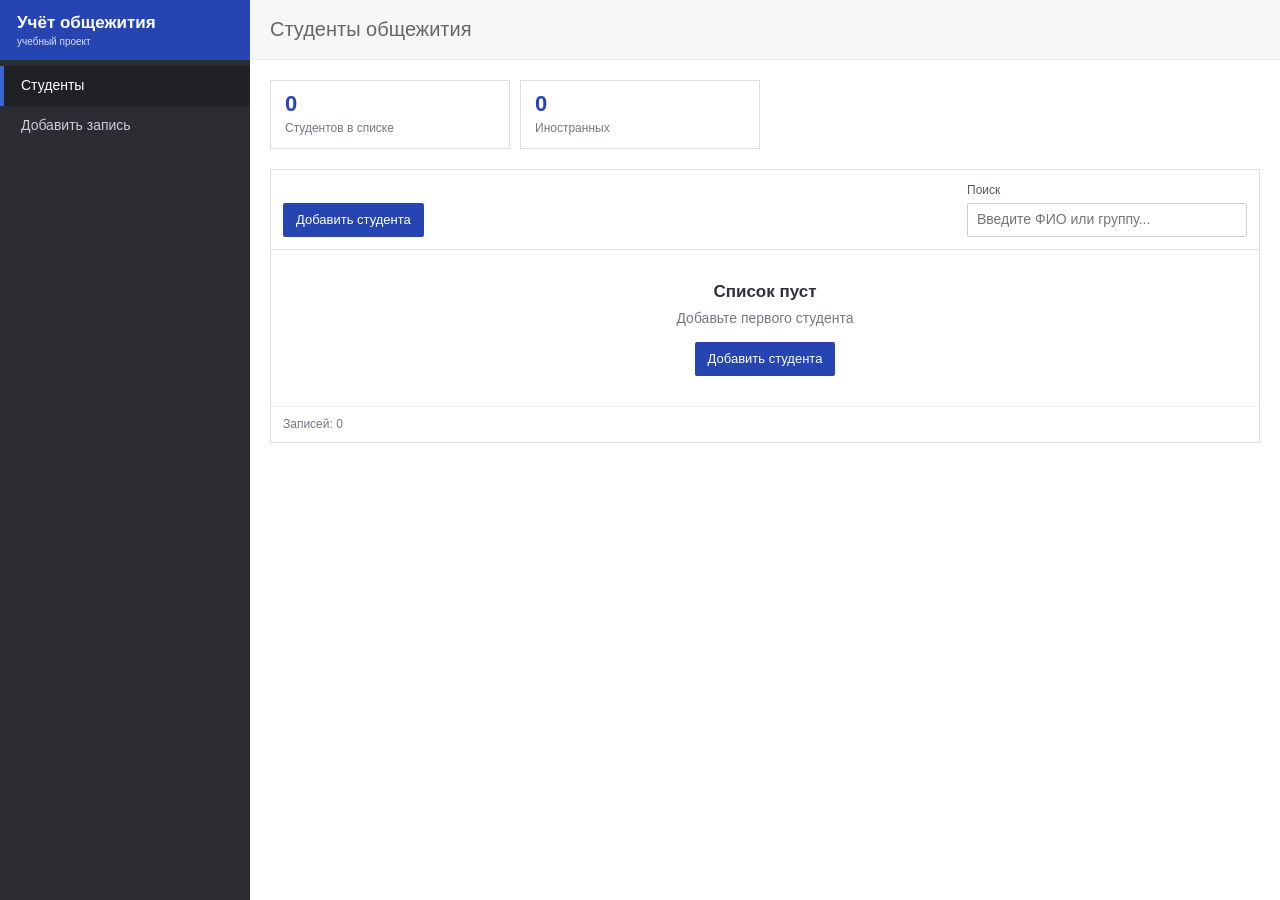
==== commit 0db184f9: "ЛР1: упростить оформление и убрать повторяющиеся элементы" ====
--- a/lab1/index.html
+++ b/lab1/index.html
@@ -5,41 +5,30 @@
   <meta name="viewport" content="width=device-width, initial-scale=1.0">
   <title>Студенты — список</title>
   <link rel="icon" href="favicon/app.svg?v=2" type="image/svg+xml">
-  <link rel="stylesheet" href="css/style.css?v=4">
+  <link rel="stylesheet" href="css/style.css?v=5">
 </head>
 <body>
   <header class="header">
-    <div class="app-rail" aria-label="Быстрый доступ">
-      <a href="index.html" class="rail-link active" aria-label="Студенты" title="Студенты">≡</a>
-      <a href="student-form.html" class="rail-link" aria-label="Добавить запись" title="Добавить запись">+</a>
-    </div>
     <div class="header-container">
-      <div class="brand"><a href="index.html" class="logo">ИСУ ИТМО</a><span class="brand-note">учебный проект</span></div>
-      <nav class="nav" aria-label="Разделы портала">
-        <span class="nav-heading">Учебный процесс</span>
+      <div class="brand">
+        <a href="index.html" class="logo">Учёт общежития</a>
+        <span class="brand-note">учебный проект</span>
+      </div>
+      <nav class="nav" aria-label="Разделы">
         <a href="index.html" class="nav-link active" aria-current="page">Студенты</a>
         <a href="student-form.html" class="nav-link">Добавить запись</a>
       </nav>
-      <div class="sidebar-footer">
-        <span class="sidebar-title">Учёт общежития</span>
-        <span class="project-note">Учебный проект по мотивам ИСУ ИТМО</span>
-      </div>
     </div>
   </header>
 
   <main class="main" id="main-content">
-    <div class="topbar">
-      <span class="topbar-title">Учёт общежития</span>
-      <span class="topbar-meta">Лабораторная работа №1 · учебный проект</span>
-    </div>
     <div class="container">
       <div id="notice" class="notice" hidden></div>
 
       <div class="page-header">
-        <h1>Список студентов</h1>
+        <h1>Студенты общежития</h1>
       </div>
 
-      <div class="section-bar">Обзор</div>
       <div class="stats">
         <div class="stat-card">
           <div class="stat-value" id="dorm-count">0</div>
@@ -51,7 +40,6 @@
         </div>
       </div>
 
-      <div class="section-bar">Список студентов</div>
       <section class="list-panel" aria-label="Список студентов">
         <div class="controls">
           <a href="student-form.html" class="btn btn-primary">Добавить студента</a>
--- a/lab1/css/style.css
+++ b/lab1/css/style.css
@@ -20,21 +20,16 @@
   position: fixed;
   inset: 0 auto 0 0;
   z-index: 2;
-  display: flex;
-  width: 320px;
+  width: 250px;
   overflow-y: auto;
   background: var(--sidebar);
   color: #c9cdd9;
 }
-.app-rail { display: flex; width: 40px; flex: 0 0 40px; flex-direction: column; align-items: center; gap: 6px; padding-top: 48px; border-right: 1px solid #4b4e56; background: #393b41; }
-.rail-link { display: flex; width: 34px; height: 34px; align-items: center; justify-content: center; border: 1px solid #62656d; border-radius: 3px; color: #d4d8df; font-size: 21px; text-decoration: none; }
-.rail-link:hover, .rail-link.active { border-color: #5375ca; background: var(--blue); color: #fff; }
-.header-container { display: flex; min-width: 0; min-height: 100%; flex: 1; flex-direction: column; }
-.brand { display: flex; min-height: 48px; align-items: center; justify-content: space-between; gap: 8px; padding: 0 17px; background: var(--blue); }
+.header-container { display: flex; min-height: 100%; flex-direction: column; }
+.brand { display: flex; min-height: 60px; flex-direction: column; justify-content: center; gap: 1px; padding: 7px 17px; background: var(--blue); }
 .logo { color: #fff; font-size: 17px; font-weight: 700; text-decoration: none; }
-.brand-note { color: #d7def3; font-size: 10px; text-align: right; }
+.brand-note { color: #d7def3; font-size: 10px; }
 .nav { display: flex; flex: 1; flex-direction: column; padding-top: 6px; }
-.nav-heading { padding: 13px 17px 8px; color: #858a95; font-size: 11px; text-transform: uppercase; }
 .nav-link {
   display: block;
   padding: 10px 17px;
@@ -44,22 +39,7 @@
 }
 .nav-link:hover { background: #393c43; color: #fff; }
 .nav-link.active { border-left-color: #3765d2; background: #1f2125; color: #fff; }
-.sidebar-footer { display: grid; gap: 4px; padding: 17px; border-top: 1px solid #3b3d44; }
-.sidebar-title { color: #e0e2e7; font-weight: 600; }
-.project-note { color: #9499a4; font-size: 12px; }
-.main { min-width: 0; min-height: 100vh; margin-left: 320px; }
-.topbar {
-  display: flex;
-  min-height: 48px;
-  align-items: center;
-  justify-content: space-between;
-  gap: 12px;
-  padding: 9px 20px;
-  border-bottom: 1px solid var(--line);
-  background: #fff;
-}
-.topbar-title { color: #555; font-size: 16px; font-weight: 600; }
-.topbar-meta { color: #85898e; font-size: 12px; text-align: right; }
+.main { min-width: 0; min-height: 100vh; margin-left: 250px; }
 .container { width: 100%; max-width: 1600px; min-width: 0; margin: 0 auto; padding: 0 20px 32px; }
 .page-header {
   display: flex;
@@ -77,11 +57,11 @@
 .notice.error { border-color: #e5bbbb; background: #fff4f4; color: #a72e2e; }
 
 /* Список */
-.stats { display: grid; grid-template-columns: repeat(2, minmax(0, 240px)); gap: 10px; margin: 12px 0 20px; }
+.stats { display: grid; grid-template-columns: repeat(2, minmax(0, 240px)); gap: 10px; margin: 0 0 20px; }
 .stat-card { min-width: 0; padding: 11px 14px; border: 1px solid var(--line); background: #fff; }
 .stat-value { color: var(--blue); font-size: 22px; font-weight: 700; line-height: 1.1; }
 .stat-label { margin-top: 4px; color: var(--muted); font-size: 12px; }
-.list-panel { border: 1px solid var(--line); border-top: 0; background: #fff; }
+.list-panel { border: 1px solid var(--line); background: #fff; }
 .controls { display: flex; align-items: end; justify-content: space-between; gap: 12px; padding: 12px; }
 .search-box { display: grid; width: min(100%, 280px); min-width: 0; gap: 4px; }
 .search-label, .filter-field label { color: #555a60; font-size: 12px; }
@@ -177,17 +157,14 @@
 .profile-actions { display: flex; flex-wrap: wrap; gap: 8px; max-width: 900px; margin-top: 18px; }
 
 /* Ресайз окна и мобильные экраны */
-@media (max-width: 1160px) {
+@media (max-width: 1060px) {
   .header { position: static; width: 100%; overflow: visible; }
-  .app-rail { display: none; }
   .header-container { min-height: 0; }
-  .brand { min-height: 46px; }
+  .brand { min-height: 52px; }
   .nav { flex-direction: row; padding: 0; }
-  .nav-heading, .sidebar-footer { display: none; }
   .nav-link { flex: 0 1 auto; padding: 9px 17px; border-left: 0; border-bottom: 3px solid transparent; }
   .nav-link.active { border-bottom-color: #3765d2; }
   .main { min-height: 0; margin-left: 0; }
-  .topbar { min-height: 46px; }
 }
 @media (max-width: 820px) {
   .students-table { display: block; min-width: 0; table-layout: auto; }
@@ -203,7 +180,7 @@
   .row-actions { justify-content: flex-start; }
 }
 @media (max-width: 640px) {
-  .topbar, .container { padding-right: 14px; padding-left: 14px; }
+  .container { padding-right: 14px; padding-left: 14px; }
   .page-header { min-height: 54px; margin-right: -14px; margin-left: -14px; padding-right: 14px; padding-left: 14px; }
   .page-header h1 { font-size: 18px; }
   .stats { grid-template-columns: repeat(2, minmax(0, 1fr)); }
@@ -216,7 +193,6 @@
   .section-title { margin: -14px -14px 12px; }
 }
 @media (max-width: 420px) {
-  .topbar-meta { display: none; }
   .filters .filter-field { flex-basis: 100%; }
   .filters .btn { flex: 1 1 calc(50% - 10px); }
   .students-table td { grid-template-columns: minmax(70px, 30%) minmax(0, 1fr); }
